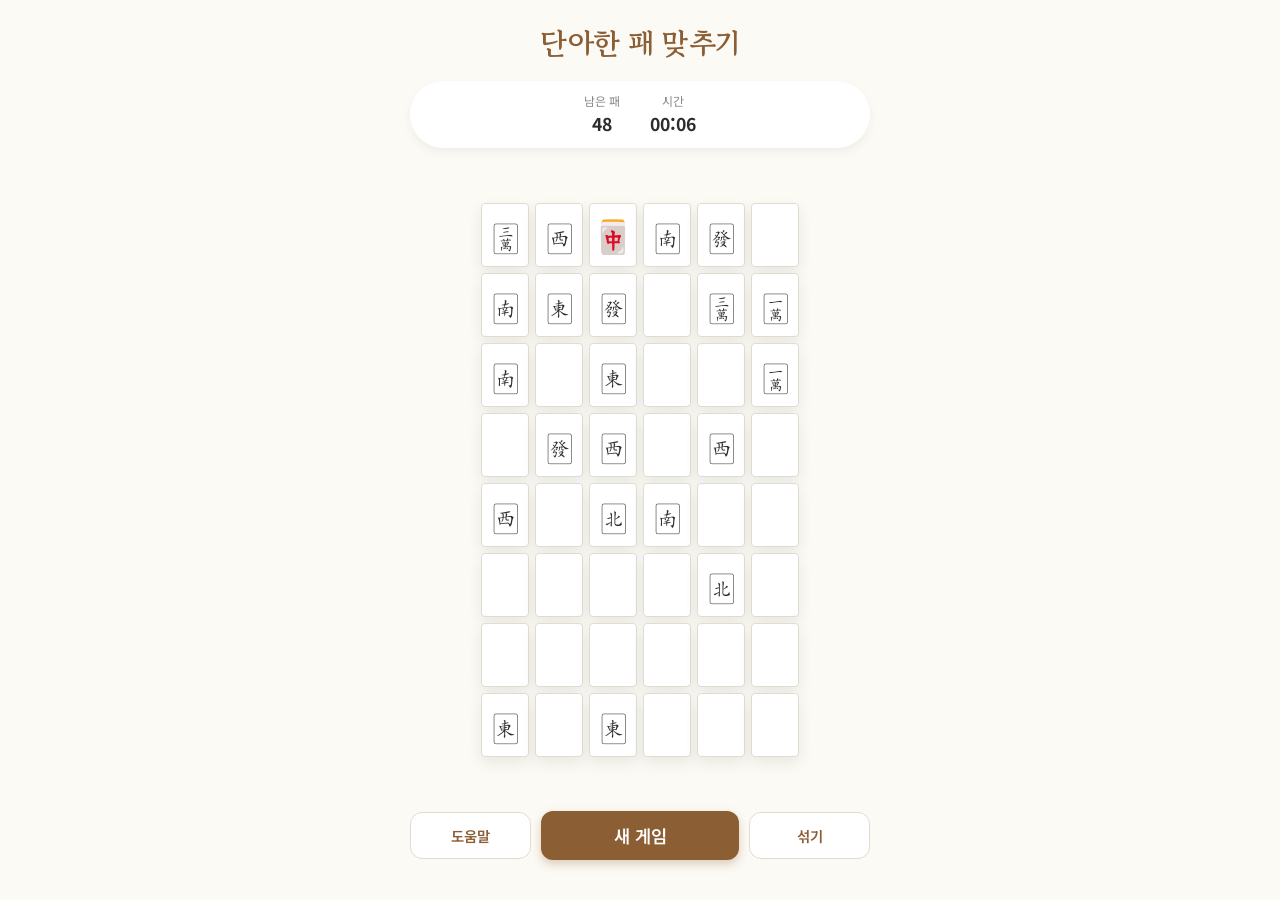
==== index.html @ 4acfadc8 "Initial commit: Mahjong game for mother" ====
<!DOCTYPE html>
<html lang="ko">
<head>
    <meta charset="UTF-8">
    <meta name="viewport" content="width=device-width, initial-scale=1.0, maximum-scale=1.0, user-scalable=no">
    <title>효도 마작 - 같은 패 맞추기</title>
    <link rel="stylesheet" href="style.css">
    <link rel="manifest" href="manifest.json">
    <link rel="icon" href="icon.png">
    <meta name="theme-color" content="#8b5e34">
    <meta name="apple-mobile-web-app-capable" content="yes">
    <meta name="apple-mobile-web-app-status-bar-style" content="black-translucent">

    <link rel="preconnect" href="https://fonts.googleapis.com">
    <link rel="preconnect" href="https://fonts.gstatic.com" crossorigin>
    <link href="https://fonts.googleapis.com/css2?family=Gowun+Batang:wght@400;700&family=Noto+Sans+KR:wght@300;500;700&display=swap" rel="stylesheet">
</head>
<body>
    <div id="app">
        <header>
            <h1>단아한 패 맞추기</h1>
            <div class="stats">
                <div class="stat-item">
                    <span class="label">남은 패</span>
                    <span id="remaining-count">0</span>
                </div>
                <div class="stat-item">
                    <span class="label">시간</span>
                    <span id="timer">00:00</span>
                </div>
            </div>
        </header>

        <main id="game-container">
            <div id="board"></div>
        </main>

        <footer>
            <button id="hint-btn" class="sub-btn">도움말</button>
            <button id="reset-btn" class="main-btn">새 게임</button>
            <button id="shuffle-btn" class="sub-btn">섞기</button>
        </footer>

        <!-- 메시지 오버레이 -->
        <div id="overlay" class="hidden">
            <div class="msg-box">
                <h2 id="msg-title">참 잘하셨어요!</h2>
                <p id="msg-body">모든 패를 맞추셨습니다.</p>
                <button id="restart-btn">다시 시작하기</button>
            </div>
        </div>
    </div>
    <script src="game.js"></script>
</body>
</html>
---- style.css ----
:root {
    --bg-color: #fcfaf5;
    --card-bg: #ffffff;
    --text-primary: #2c2c2c;
    --accent-color: #8b5e34; /* 차분한 나무색/금색 */
    --accent-light: #d4a373;
    --border-color: #e0dcd0;
    --success-color: #52796f;
    --shadow: 0 4px 10px rgba(0, 0, 0, 0.05);
    --card-shadow: 0 6px 15px rgba(0, 0, 0, 0.08);
}

* {
    box-sizing: border-box;
    margin: 0;
    padding: 0;
    -webkit-tap-highlight-color: transparent;
}

body {
    font-family: 'Noto Sans KR', sans-serif;
    background-color: var(--bg-color);
    color: var(--text-primary);
    display: flex;
    justify-content: center;
    align-items: center;
    height: 100vh;
    overflow: hidden;
    line-height: 1.6;
}

#app {
    width: 100%;
    max-width: 500px;
    height: 100%;
    display: flex;
    flex-direction: column;
    padding: 20px;
    position: relative;
}

header {
    text-align: center;
    margin-bottom: 20px;
}

h1 {
    font-family: 'Gowun Batang', serif;
    font-size: 1.8rem;
    margin-bottom: 15px;
    color: var(--accent-color);
    letter-spacing: -0.5px;
}

.stats {
    display: flex;
    justify-content: center;
    gap: 30px;
    background: white;
    padding: 10px 20px;
    border-radius: 50px;
    box-shadow: var(--shadow);
}

.stat-item {
    display: flex;
    flex-direction: column;
}

.stat-item .label {
    font-size: 0.75rem;
    color: #888;
    text-transform: uppercase;
}

.stat-item span:not(.label) {
    font-weight: 700;
    font-size: 1.1rem;
}

/* 게임 보드 */
#game-container {
    flex: 1;
    display: flex;
    justify-content: center;
    align-items: center;
    perspective: 1000px;
}

#board {
    display: grid;
    gap: 6px;
    padding: 5px;
    margin: auto;
}

.tile {
    width: 48px;
    height: 64px;
    background: var(--card-bg);
    border-radius: 4px;
    display: flex;
    justify-content: center;
    align-items: center;
    font-size: 2rem;
    cursor: pointer;
    box-shadow: var(--card-shadow);
    border: 1px solid var(--border-color);
    position: relative;
    transition: transform 0.2s, box-shadow 0.2s, background-color 0.2s;
    user-select: none;
}

.tile::before {
    content: '';
    position: absolute;
    top: 0;
    left: 0;
    width: 100%;
    height: 100%;
    border-radius: 4px;
    box-shadow: inset 0 2px 4px rgba(255, 255, 255, 0.8);
    pointer-events: none;
}

.tile:active {
    transform: scale(0.95);
}

.tile.selected {
    background-color: #fff9e6;
    border: 2px solid var(--accent-light);
    transform: scale(1.05);
    z-index: 10;
}

.tile.hint {
    animation: pulse-hint 1.5s infinite;
}

@keyframes pulse-hint {
    0% { box-shadow: 0 0 0 0 rgba(212, 163, 115, 0.7); }
    70% { box-shadow: 0 0 0 10px rgba(212, 163, 115, 0); }
    100% { box-shadow: 0 0 0 0 rgba(212, 163, 115, 0); }
}

.tile.matched {
    opacity: 0;
    pointer-events: none;
    transform: scale(0.5);
}

/* 푸터 버튼 */
footer {
    display: flex;
    justify-content: space-between;
    align-items: center;
    gap: 10px;
    padding: 20px 0;
}

button {
    border: none;
    border-radius: 12px;
    padding: 12px 20px;
    font-family: inherit;
    font-weight: 600;
    cursor: pointer;
    transition: all 0.2s;
}

.main-btn {
    flex: 2;
    background-color: var(--accent-color);
    color: white;
    font-size: 1.1rem;
    box-shadow: 0 4px 10px rgba(139, 94, 52, 0.3);
}

.sub-btn {
    flex: 1;
    background-color: white;
    color: var(--accent-color);
    border: 1px solid var(--border-color);
    font-size: 0.9rem;
}

button:active {
    transform: translateY(2px);
}

/* 오버레이 */
#overlay {
    position: fixed;
    top: 0;
    left: 0;
    width: 100%;
    height: 100%;
    background: rgba(0, 0, 0, 0.5);
    display: flex;
    justify-content: center;
    align-items: center;
    z-index: 100;
    backdrop-filter: blur(4px);
    transition: opacity 0.3s;
}

.hidden {
    opacity: 0;
    pointer-events: none;
}

.msg-box {
    background: white;
    padding: 40px;
    border-radius: 24px;
    text-align: center;
    max-width: 80%;
    box-shadow: 0 20px 40px rgba(0,0,0,0.2);
}

.msg-box h2 {
    font-family: 'Gowun Batang', serif;
    margin-bottom: 10px;
    color: var(--accent-color);
}

.msg-box p {
    margin-bottom: 25px;
    color: #666;
}

#restart-btn {
    background: var(--accent-color);
    color: white;
    padding: 12px 30px;
    font-size: 1rem;
}

/* 연결선 시각화 */
.connection-line {
    position: absolute;
    background-color: var(--accent-light);
    z-index: 5;
    pointer-events: none;
    opacity: 0.6;
}
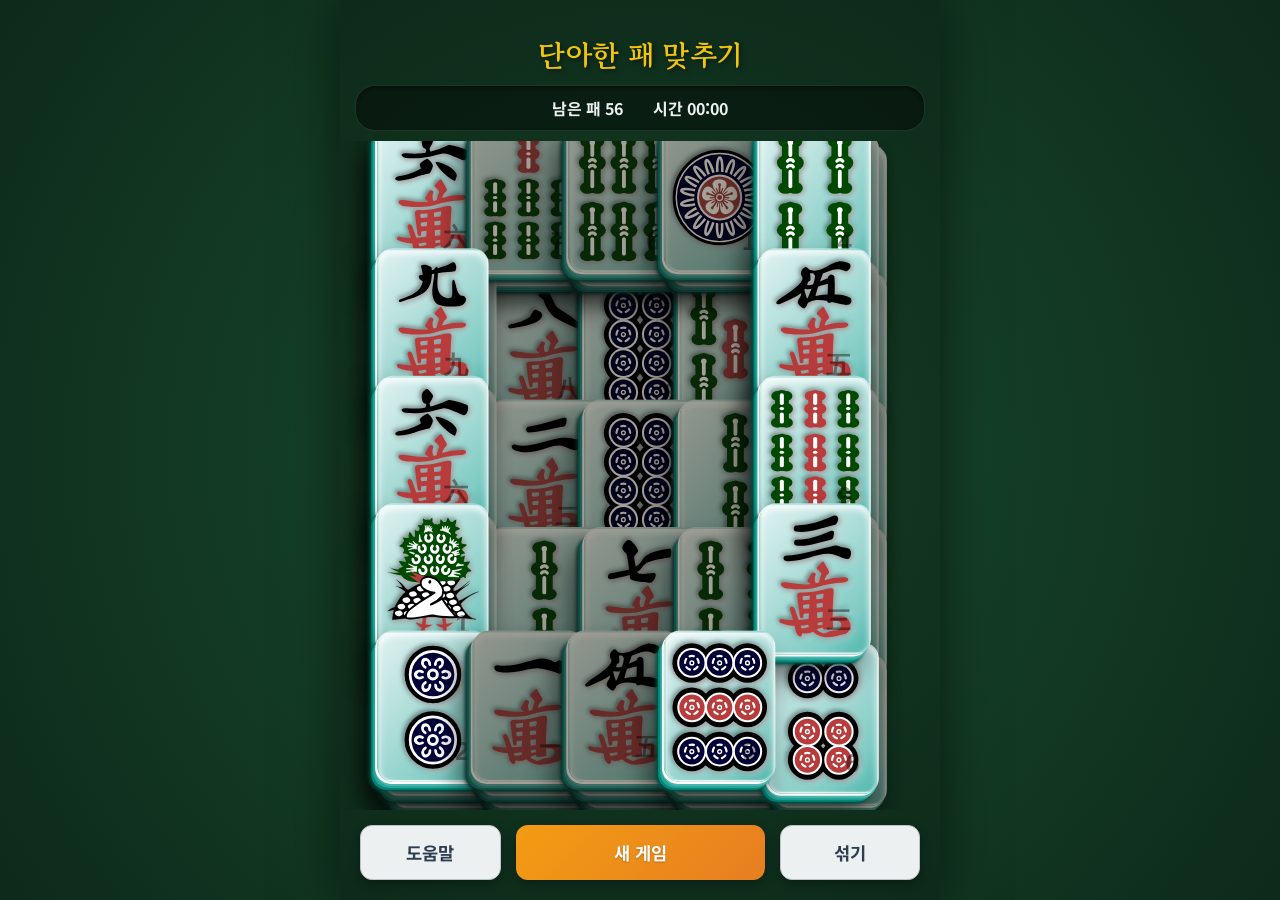
==== commit 0c560422: "🔗 자동 리다이렉트 설정: 기존 주소로 접속 시 Majack 폴더로 연결" ====
--- a/index.html
+++ b/index.html
@@ -1,55 +1,14 @@
 <!DOCTYPE html>
-<html lang="ko">
+<html>
 <head>
     <meta charset="UTF-8">
-    <meta name="viewport" content="width=device-width, initial-scale=1.0, maximum-scale=1.0, user-scalable=no">
-    <title>효도 마작 - 같은 패 맞추기</title>
-    <link rel="stylesheet" href="style.css">
-    <link rel="manifest" href="manifest.json">
-    <link rel="icon" href="icon.png">
-    <meta name="theme-color" content="#8b5e34">
-    <meta name="apple-mobile-web-app-capable" content="yes">
-    <meta name="apple-mobile-web-app-status-bar-style" content="black-translucent">
-
-    <link rel="preconnect" href="https://fonts.googleapis.com">
-    <link rel="preconnect" href="https://fonts.gstatic.com" crossorigin>
-    <link href="https://fonts.googleapis.com/css2?family=Gowun+Batang:wght@400;700&family=Noto+Sans+KR:wght@300;500;700&display=swap" rel="stylesheet">
+    <title>Majack Solitaire</title>
+    <meta http-equiv="refresh" content="0; url=./Majack/">
+    <script type="text/javascript">
+        window.location.href = "./Majack/"
+    </script>
 </head>
 <body>
-    <div id="app">
-        <header>
-            <h1>단아한 패 맞추기</h1>
-            <div class="stats">
-                <div class="stat-item">
-                    <span class="label">남은 패</span>
-                    <span id="remaining-count">0</span>
-                </div>
-                <div class="stat-item">
-                    <span class="label">시간</span>
-                    <span id="timer">00:00</span>
-                </div>
-            </div>
-        </header>
-
-        <main id="game-container">
-            <div id="board"></div>
-        </main>
-
-        <footer>
-            <button id="hint-btn" class="sub-btn">도움말</button>
-            <button id="reset-btn" class="main-btn">새 게임</button>
-            <button id="shuffle-btn" class="sub-btn">섞기</button>
-        </footer>
-
-        <!-- 메시지 오버레이 -->
-        <div id="overlay" class="hidden">
-            <div class="msg-box">
-                <h2 id="msg-title">참 잘하셨어요!</h2>
-                <p id="msg-body">모든 패를 맞추셨습니다.</p>
-                <button id="restart-btn">다시 시작하기</button>
-            </div>
-        </div>
-    </div>
-    <script src="game.js"></script>
+    <p>리다이렉트 중입니다... <a href="./Majack/">이동하기</a></p>
 </body>
 </html>
